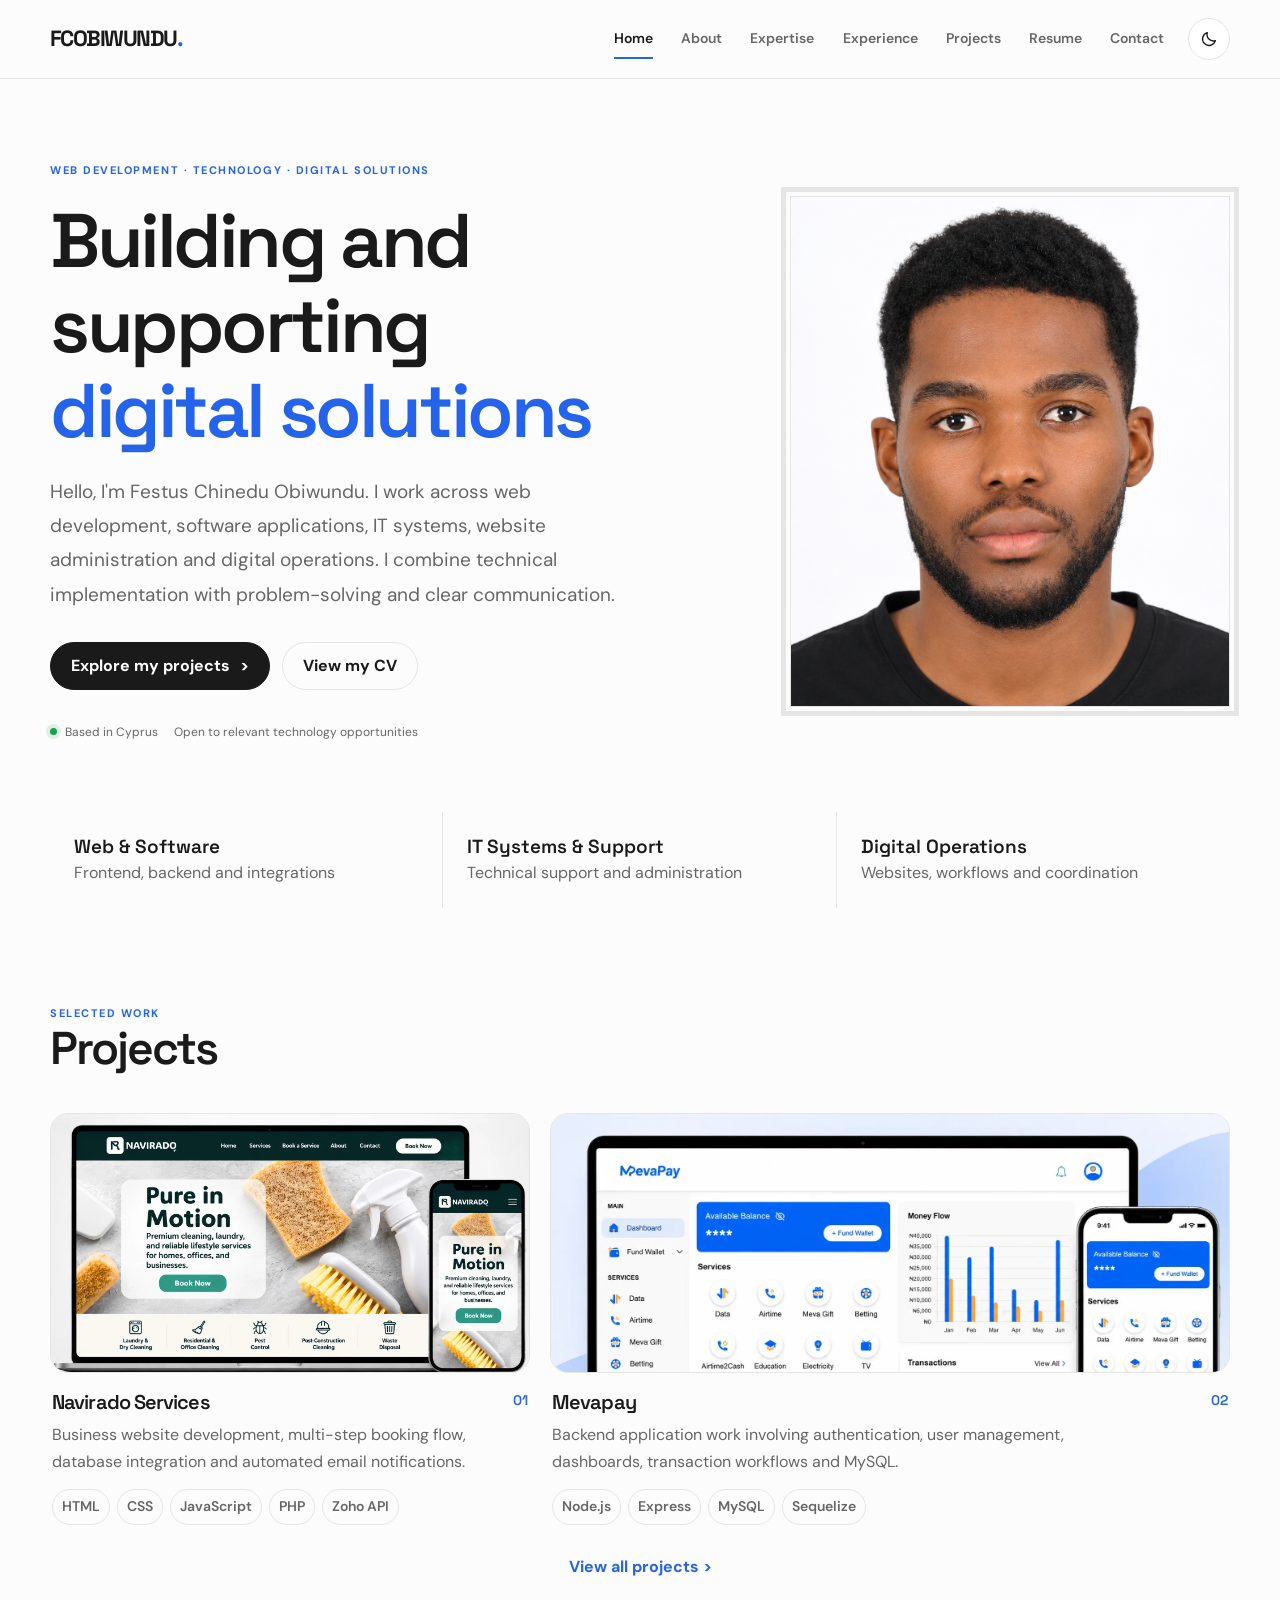
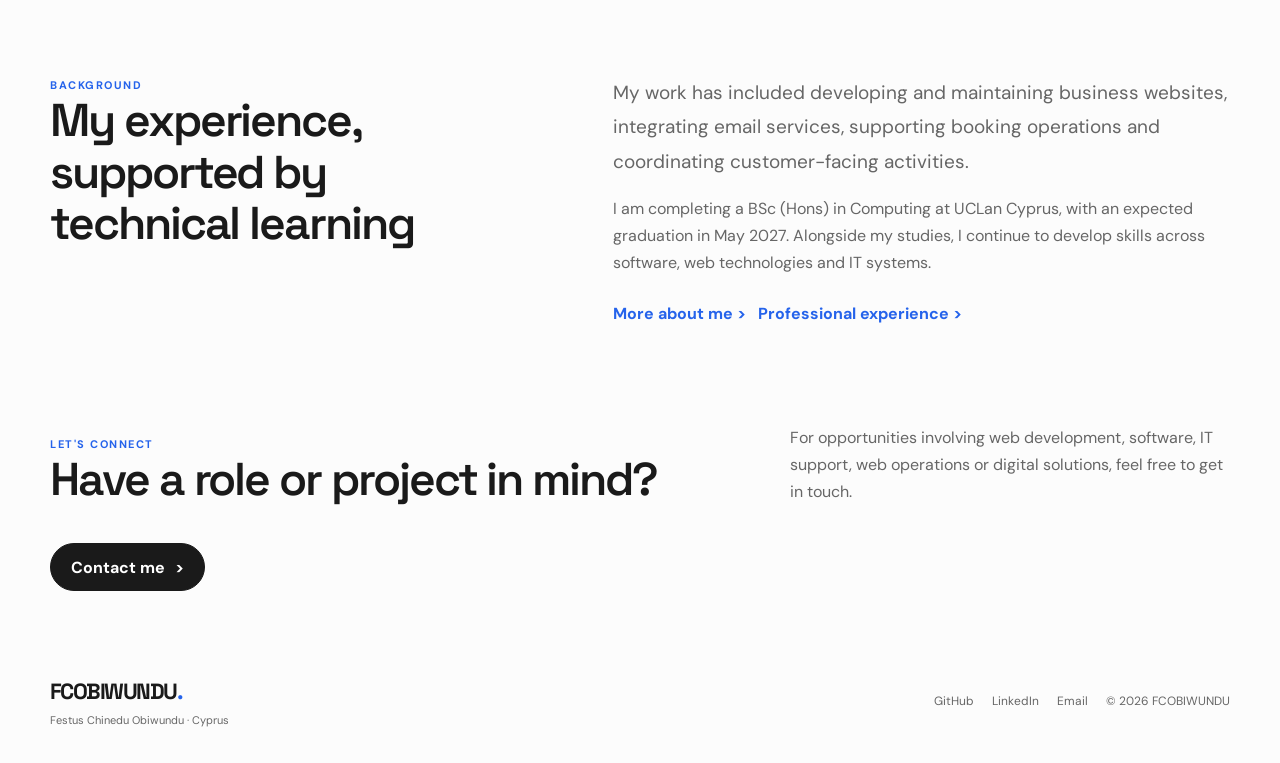
==== index.html @ 8f43a73d "Initial portfolio upload" ====
<!doctype html>
<html lang="en" data-theme="light">
<head>
    <meta charset="utf-8">
    <meta name="viewport" content="width=device-width, initial-scale=1">
    <meta name="theme-color" content="#FCFCFC">
    <title>Home | FCOBIWUNDU</title>
    <meta name="description" content="Portfolio of Festus Chinedu Obiwundu, a web developer and technology professional based in Cyprus.">
    <meta name="author" content="Festus Chinedu Obiwundu">
    <meta property="og:type" content="website">
    <meta property="og:title" content="Home | FCOBIWUNDU">
    <meta property="og:description" content="Portfolio of Festus Chinedu Obiwundu, a web developer and technology professional based in Cyprus.">
    <link rel="preconnect" href="https://fonts.googleapis.com">
    <link rel="preconnect" href="https://fonts.gstatic.com" crossorigin>
    <link rel="stylesheet" href="assets/styles.css">
    <script src="assets/theme-init.js"></script>
</head>
<body>
    <a class="skip-link" href="#main">Skip to content</a>

    <header class="site-header">
        <div class="container nav-wrap">
            <a class="brand" href="index.html" aria-label="FCOBIWUNDU home">FCOBIWUNDU<span>.</span></a>

            <nav class="nav-links" id="primary-navigation" aria-label="Main navigation">
                <a href="index.html" aria-current="page">Home</a>
                <a href="about.html">About</a>
                <a href="expertise.html">Expertise</a>
                <a href="experience.html">Experience</a>
                <a href="projects.html">Projects</a>
                <a href="resume.html">Resume</a>
                <a href="contact.html">Contact</a>
            </nav>

            <div class="nav-actions">
                <!--  -->

                <button class="icon-button" id="theme-toggle" type="button" aria-label="Switch to dark theme" title="Switch theme">
                    <svg class="sun-icon" viewBox="0 0 24 24" aria-hidden="true">
                        <circle cx="12" cy="12" r="4"></circle>
                        <path d="M12 2v2m0 16v2M4.93 4.93l1.42 1.42m11.3 11.3 1.42 1.42M2 12h2m16 0h2M4.93 19.07l1.42-1.42m11.3-11.3 1.42-1.42"></path>
                    </svg>
                </button>

                <button class="menu-button" id="menu-toggle" type="button" aria-label="Open navigation menu" aria-expanded="false" aria-controls="primary-navigation">
                    <svg viewBox="0 0 24 24" aria-hidden="true">
                        <path d="M4 7h16M4 12h16M4 17h16"></path>
                    </svg>
                </button>
            </div>
        </div>
    </header>

    <main id="main">
        <section class="hero">
            <div class="container">
                <div class="hero-grid">
                    <div class="hero-copy reveal">
                        <div class="eyebrow">Web Development · Technology · Digital Solutions</div>
                        <h1>Building and supporting <span class="accent">digital solutions</span></h1>
                        <p class="lead">Hello, I'm Festus Chinedu Obiwundu. I work across web development, software applications, IT systems, website administration and digital operations. I combine technical implementation with problem-solving and clear communication.</p>

                        <div class="button-row">
                            <a class="button" href="projects.html">Explore my projects <span aria-hidden="true">></span></a>
                            <a class="button secondary" href="resume.html">View my CV</a>
                        </div>

                        <div class="hero-meta">
                            <span><span class="status-dot" aria-hidden="true"></span> Based in Cyprus</span>
                            <span>Open to relevant technology opportunities</span>
                        </div>
                    </div>

                    <div class="portrait-frame reveal">
                        <img src="assets/images/profile.png" class="profile-image"  alt="Portrait of Festus Chinedu Obiwundu">
                    </div>
                </div>

                <div class="stats-strip reveal">
                    <div class="stat">
                        <strong>Web & Software</strong>
                        <span>Frontend, backend and integrations</span>
                    </div>
                    <div class="stat">
                        <strong>IT Systems & Support</strong>
                        <span>Technical support and administration</span>
                    </div>
                    <div class="stat">
                        <strong>Digital Operations</strong>
                        <span>Websites, workflows and coordination</span>
                    </div>
                </div>
            </div>
        </section>

<!--         
        <section class="section">
            <div class="container">
                <div class="section-heading reveal">
                    <div>
                        <div class="eyebrow">What I work on</div>
                        <h2>Technology from more than one angle.</h2>
                    </div>
                    <p>My experience connects implementation, systems support and the practical work required to keep digital services running.</p>
                </div>

                <div class="expertise-list">
                    <a class="expertise-row reveal" href="expertise.html">
                        <span class="number-label">01</span>
                        <h3>Software & Web Development</h3>
                        <p>Frontend and backend development, APIs, databases and responsive websites.</p>
                        <span class="arrow">></span>
                    </a>
                    <a class="expertise-row reveal" href="expertise.html">
                        <span class="number-label">02</span>
                        <h3>IT Support & Technical Systems</h3>
                        <p>Troubleshooting, email administration, DNS and technical systems.</p>
                        <span class="arrow">></span>
                    </a>
                    <a class="expertise-row reveal" href="expertise.html">
                        <span class="number-label">03</span>
                        <h3>Web Operations & Digital Management</h3>
                        <p>Website deployment, maintenance, hosting, SEO and analytics.</p>
                        <span class="arrow">></span>
                    </a>
                    <a class="expertise-row reveal" href="expertise.html">
                        <span class="number-label">04</span>
                        <h3>Technical Operations & Coordination</h3>
                        <p>Requirements, workflow coordination, QA and stakeholder communication.</p>
                        <span class="arrow">></span>
                    </a>
                </div>
            </div>
        </section>
        -->

        <section class="section section-tight">
            <div class="container">
                <div class="section-heading reveal">
                    <div>
                        <div class="eyebrow">Selected work</div>
                        <h2>Projects</h2>
                    </div>
                    
                </div>

                <div class="project-grid">
                    <article class="project-card narrow reveal">
                        <a href="project-navirado.html">
                            <div class="project-visual">
                                <img src="assets/images/projects/navirado.webp" alt="Navirado Services website" class="project-image">
                            </div>
                        </a>

                        <div class="project-info">
                            <div class="project-info-top">
                                <h3>Navirado Services</h3>
                                <span class="number-label">01</span>
                            </div>
                            <p>Business website development, multi-step booking flow, database integration and automated email notifications.</p>
                            <div class="tags">
                                <span class="tag">HTML</span>
                                <span class="tag">CSS</span>
                                <span class="tag">JavaScript</span>
                                <span class="tag">PHP</span>
                                <span class="tag">Zoho API</span>
                            </div>
                        </div>
                    </article>

                    <article class="project-card wide reveal">
                        <a href="project-mevapay.html">
                            <div class="project-visual">
                                <img src="assets/images/projects/mevapay.webp" alt="Mevapay application interface" class="project-image">
                            </div>
                        </a>

                        <div class="project-info">
                            <div class="project-info-top">
                                <h3>Mevapay</h3>
                                <span class="number-label">02</span>
                            </div>
                            <p>Backend application work involving authentication, user management, dashboards, transaction workflows and MySQL.</p>
                            <div class="tags">
                                <span class="tag">Node.js</span>
                                <span class="tag">Express</span>
                                <span class="tag">MySQL</span>
                                <span class="tag">Sequelize</span>
                            </div>
                        </div>
                    </article>

                    
                </div>
                <div class="button-row" style="margin-top:24px; justify-content: center;">
                        <a class="text-link" href="projects.html">View all projects ></a>
                </div>
            </div>
        </section>

        <section class="section">
            <div class="container split">
                <div class="reveal">
                    <div class="eyebrow">Background</div>
                    <h2>My experience, supported by technical learning</h2>
                </div>

                <div class="split-copy reveal">
                    <p class="lead">My work has included developing and maintaining business websites, integrating email services, supporting booking operations and coordinating customer-facing activities.</p>
                    <p>I am completing a BSc (Hons) in Computing at UCLan Cyprus, with an expected graduation in May 2027. Alongside my studies, I continue to develop skills across software, web technologies and IT systems.</p>

                    <div class="button-row" style="margin-top:24px">
                        <a class="text-link" href="about.html">More about me ></a>
                        <a class="text-link" href="experience.html">Professional experience ></a>
                    </div>
                </div>
            </div>
        </section>

        <section class="section section-tight">
            <div class="container">
                <div class="section-heading reveal">
                    <div>
                        <div class="eyebrow">Let's connect</div>
                        <h2>Have a role or project in mind?</h2>
                    </div>
                    <p>For opportunities involving web development, software, IT support, web operations or digital solutions, feel free to get in touch.</p>
                </div>

                <a class="button" href="contact.html">Contact me <span aria-hidden="true">></span></a>
            </div>
        </section>
    </main>

    <footer class="site-footer">
        <div class="container footer-row">
            <div>
                <a class="brand" href="index.html">FCOBIWUNDU<span>.</span></a>
                <p class="footer-copy">Festus Chinedu Obiwundu · Cyprus</p>
            </div>

            <div class="footer-links">
                <a href="https://github.com/fcobiwundu" target="_blank" rel="noopener noreferrer">GitHub</a>
                <a href="https://linkedin.com/in/fcobiwundu" target="_blank" rel="noopener noreferrer">LinkedIn</a>
                <a href="mailto:fcobiwundu@gmail.com">Email</a>
                <span>© <span data-year></span> FCOBIWUNDU</span>
            </div>
        </div>
    </footer>

    <script src="assets/site.js" defer></script>
</body>
</html>
---- assets/styles.css ----
@import url('https://fonts.googleapis.com/css2?family=DM+Sans:wght@400;500;600;700&family=Space+Grotesk:wght@400;500;600;700&display=swap');

/* ========================================
   1. ROOT VARIABLES AND LIGHT THEME
======================================== */

:root {
  color-scheme: light;

  --bg: #FCFCFC;
  --surface: #FFFFFF;
  --surface-alt: #F5F5F5;

  --text: #1A1A1A;
  --muted: #666666;

  --accent: #2563EB;
  --border: #E5E5E5;

  --nav-bg: rgba(252, 252, 252, .9);

  --button-bg: #1A1A1A;
  --button-text: #FFFFFF;
  --button-hover: #333333;

  --shadow: 0 18px 55px rgba(20, 25, 35, .07);

  --radius: 18px;
  --content: 1180px;
}


/* ========================================
   2. DARK THEME VARIABLES
======================================== */

html[data-theme="dark"] {
  color-scheme: dark;

  --bg: #0D0D0D;
  --surface: #161616;
  --surface-alt: #1A1A1A;

  --text: #F2F2F2;
  --muted: #A1A1AA;

  --accent: #60A5FA;
  --border: #333333;

  --nav-bg: rgba(13, 13, 13, .9);

  --button-bg: #F2F2F2;
  --button-text: #0D0D0D;
  --button-hover: #D4D4D4;

  --shadow: 0 18px 55px rgba(0, 0, 0, .2);
}


/* ========================================
   3. GLOBAL RESET AND BASE STYLES
======================================== */

* {
  box-sizing: border-box;
}

html {
  scroll-behavior: smooth;
  scroll-padding-top: 100px;
}

body {
  margin: 0;

  background: var(--bg);
  color: var(--text);

  font-family: "DM Sans", Arial, sans-serif;
  font-size: 1rem;
  line-height: 1.7;

  transition:
    background .2s ease,
    color .2s ease;
}

body,
button,
input,
textarea {
  font-family: "DM Sans", Arial, sans-serif;
}

a {
  color: inherit;
  text-decoration: none;
}

a:hover {
  color: var(--accent);
}

button {
  color: inherit;
}

img {
  display: block;
  max-width: 100%;
}


/* ========================================
   4. CONTAINER AND SKIP LINK
======================================== */

.container {
  width: min(var(--content), calc(100% - 48px));
  margin-inline: auto;
}

.skip-link {
  position: absolute;

  left: 12px;
  top: -60px;

  z-index: 1000;

  padding: 10px 14px;

  background: var(--text);
  color: var(--bg);
}

.skip-link:focus {
  top: 12px;
}


/* ========================================
   5. HEADER AND NAVIGATION
======================================== */

.site-header {
  position: sticky;
  top: 0;
  z-index: 100;

  background: var(--nav-bg);

  border-bottom: 1px solid var(--border);

  backdrop-filter: blur(16px);
}

.nav-wrap {
  min-height: 78px;

  display: flex;
  align-items: center;
  justify-content: space-between;

  gap: 24px;
}

.brand {
  font-family: "Space Grotesk", sans-serif;
  font-size: 22px;
  font-weight: 700;

  letter-spacing: -.07em;
  white-space: nowrap;
}

.brand span {
  color: var(--accent);
}

.nav-links {
  display: flex;
  align-items: center;

  gap: clamp(15px, 2.2vw, 30px);

  margin-left: auto;
}

.nav-links a {
  color: var(--muted);

  font-size: 14px;
  font-weight: 600;

  position: relative;

  padding: 8px 0;
}

.nav-links a:hover,
.nav-links a[aria-current="page"] {
  color: var(--text);
}

.nav-links a[aria-current="page"]::after {
  content: "";

  height: 2px;

  background: var(--accent);

  position: absolute;

  left: 0;
  right: 0;
  bottom: 0;
}

.nav-actions {
  display: flex;
  align-items: center;

  gap: 10px;
}


/* ========================================
   6. THEME AND MENU BUTTONS
======================================== */

.icon-button,
.menu-button {
  width: 42px;
  height: 42px;

  border: 1px solid var(--border);
  border-radius: 50%;

  background: var(--surface);

  display: grid;
  place-items: center;

  cursor: pointer;

  transition:
    border-color .2s,
    transform .2s,
    background .2s;
}

.icon-button:hover,
.menu-button:hover {
  border-color: var(--accent);
  transform: translateY(-1px);
}

.icon-button svg,
.menu-button svg {
  width: 18px;
  height: 18px;

  fill: none;
  stroke: currentColor;
  stroke-width: 1.8;

  stroke-linecap: round;
  stroke-linejoin: round;
}

.menu-button {
  display: none;
  border-radius: 12px;
}

.nav-cv {
  padding: 10px 16px;

  border-radius: 999px;

  background: var(--button-bg);
  color: var(--button-text);

  font-size: 12px;
  font-weight: 700;
}

.nav-cv:hover {
  color: var(--button-text);
  background: var(--button-hover);
}


/* ========================================
   7. MAIN CONTENT AND SECTIONS
======================================== */

main {
  min-height: 60vh;
}

.section {
  padding: 48px 0;
}

.section-tight {
  padding: 48px 0;
}

.eyebrow {
  color: var(--accent);

  font-size: 11px;
  text-transform: uppercase;
  letter-spacing: .14em;
  font-weight: 700;

  display: flex;
  align-items: center;

  gap: 10px;
}


/* ========================================
   8. TYPOGRAPHY
======================================== */

h1,
h2,
h3,
h4 {
  font-family: "Space Grotesk", sans-serif;

  line-height: 1.12;
  letter-spacing: -.045em;

  margin: 0;
}

h1 {
  font-size: clamp(42px, 6.2vw, 76px);
  font-weight: 600;
}

h2 {
  font-size: clamp(30px, 4vw, 46px);
  font-weight: 600;
}

h3 {
  font-size: 22px;
  font-weight: 600;
}

p {
  margin: 0;
  color: var(--muted);
}

.lead {
  font-size: clamp(16px, 1.7vw, 19px);
  line-height: 1.8;

  max-width: 660px;
}

.section-heading {
  display: flex;
  justify-content: space-between;
  align-items: end;

  gap: 30px;

  margin-bottom: 38px;
}

.section-heading p {
  max-width: 440px;
}


/* ========================================
   9. TEXT LINKS AND BUTTONS
======================================== */

.text-link {
  display: inline-flex;
  align-items: center;

  gap: 9px;

  color: var(--accent);

  font-weight: 700;
  font-size: 1rem;
}

.text-link svg {
  width: 15px;
  height: 15px;

  stroke: currentColor;
  fill: none;
  stroke-width: 1.8;
}

.button-row {
  display: flex;
  flex-wrap: wrap;

  gap: 12px;
}

.button {
  min-height: 48px;

  display: inline-flex;
  align-items: center;
  justify-content: center;

  gap: 10px;

  padding: 0 20px;

  border-radius: 999px;
  border: 1px solid var(--text);

  background: var(--button-bg);
  color: var(--button-text);

  font-weight: 700;
  font-size: 1rem;

  cursor: pointer;

  transition:
    transform .18s,
    background .18s,
    border-color .18s;
}

.button:hover {
  color: var(--button-text);
  background: var(--button-hover);

  transform: translateY(-2px);
}

.button.secondary {
  background: transparent;
  color: var(--text);

  border-color: var(--border);
}

.button.secondary:hover {
  border-color: var(--accent);
  color: var(--accent);

  background: var(--surface);
}

.button svg {
  width: 16px;
  height: 16px;

  fill: none;
  stroke: currentColor;
  stroke-width: 1.8;
}


/* ========================================
   10. HERO SECTION
======================================== */

.hero {
  padding: 82px 0 48px;
  overflow: hidden;
}

.hero-grid {
  display: grid;

  grid-template-columns: 1.08fr .92fr;

  gap: 7%;

  align-items: center;
}

.hero-copy h1 {
  margin: 18px 0 22px;
  max-width: 730px;
}

.hero-copy h1 .accent {
  color: var(--accent);
}

.hero-copy .lead {
  margin-bottom: 30px;
}

.hero-meta {
  display: flex;
  flex-wrap: wrap;

  gap: 1rem;

  margin-top: 32px;

  color: var(--muted);
  font-size: 12px;
}

.hero-meta span {
  display: inline-flex;
  align-items: center;

  gap: 8px;
}

.status-dot {
  width: 7px;
  height: 7px;

  border-radius: 50%;

  background: #16A34A;

  box-shadow: 0 0 0 4px rgba(22, 163, 74, .12);
}


/* ========================================
   11. PORTRAIT
======================================== */

.portrait-frame {
  position: relative;

  max-width: 440px;
  justify-self: end;

  width: 100%;
}

.portrait-placeholder {
  aspect-ratio: .86;

  background: var(--surface-alt);

  border: 1px solid var(--border);

  border-radius: 180px 180px 24px 24px;

  overflow: hidden;

  display: flex;
  flex-direction: column;

  justify-content: flex-end;
  align-items: center;

  padding: 24px;

  position: relative;
}

.portrait-placeholder::before {
  content: "";

  position: absolute;

  width: 68%;
  aspect-ratio: 1;

  border: 1px solid var(--border);
  border-radius: 50%;

  top: 12%;
  left: 16%;
}

.portrait-monogram {
  position: relative;

  font: 600 clamp(70px, 10vw, 130px) / 1 "Space Grotesk";

  letter-spacing: -.1em;

  color: var(--muted);
  opacity: .55;

  margin-bottom: 18%;
}

.portrait-note {
  position: relative;

  color: var(--muted);

  font-size: 11px;
  text-align: center;

  max-width: 230px;
}

.portrait-tag {
  position: absolute;

  left: -28px;
  bottom: 15%;

  padding: 12px 16px;

  background: var(--surface);

  border: 1px solid var(--border);
  border-radius: 12px;

  box-shadow: var(--shadow);

  font-size: 11px;
  font-weight: 700;
}

.portrait-tag strong {
  display: block;

  font: 600 17px "Space Grotesk";
}

.profile-image {
    width: 100%;
    aspect-ratio: .86;
    object-fit: cover;
    object-position: center;
    display: block;

    background: var(--surface-alt);
    border: 1px solid var(--border);
    outline: 5px solid var(--border);
    outline-offset: 4px;

    animation: portraitMorph 6s ease-in-out infinite alternate;
}

@keyframes portraitMorph {
    0% {
        border-radius: 42% 58% 55% 45% / 45% 42% 58% 55%;
    }

    50% {
        border-radius: 48% 52% 48% 52% / 52% 48% 52% 48%;
    }

    100% {
        border-radius: 50% 50% 45% 55% / 45% 55% 50% 50%;
    }
}

@media (prefers-reduced-motion: reduce) {
    .profile-image {
        animation: none;
        border-radius: 48% 52% 48% 52% / 52% 48% 52% 48%;
    }
}

/* Respect users who prefer reduced motion */
@media (prefers-reduced-motion: reduce) {
    .profile-image {
        animation: none;
        border-radius: 48% 52% 48% 52% / 52% 48% 52% 48%;
    }
}


/* ========================================
   12. STATISTICS STRIP
======================================== */

.stats-strip {
  display: grid;

  grid-template-columns: repeat(3, 1fr);

  /* border-top: 1px solid var(--border);
  border-bottom: 1px solid var(--border); */

  margin-top: 70px;
}

.stat {
  padding: 22px 24px;

  border-right: 1px solid var(--border);
}

.stat:last-child {
  border: 0;
}

.stat strong {
  display: block;

  font: 600 19px "Space Grotesk";
}

.stat span {
  color: var(--muted);
  font-size: 16px;
}


/* ========================================
   13. SPLIT CONTENT LAYOUT
======================================== */

.split {
  display: grid;

  grid-template-columns: .85fr 1.15fr;

  gap: 9%;

  align-items: start;
}

.split-copy {
  max-width: 660px;
}

.split-copy p + p {
  margin-top: 16px;
}


/* ========================================
   14. EXPERTISE LIST
======================================== */

.number-label {
  font: 600 14px "Space Grotesk";
  color: var(--accent);
}

.expertise-list {
  /* border-top: 1px solid var(--border); */
}

.expertise-row {
  display: grid;

  grid-template-columns: 60px 1fr 1.1fr 24px;

  gap: 18px;

  align-items: center;

  padding: 23px 0;

  /* border-bottom: 1px solid var(--border); */
}

.expertise-row p {
  font-size: 13px;
}

.expertise-row .arrow {
  color: var(--accent);
  font-size: 20px;
}


/* ========================================
   15. PROJECT GRID
======================================== */

.project-grid {
  display: grid;

  grid-template-columns: repeat(12, 1fr);

  gap: 20px;
}

.project-card {
  grid-column: span 6;
  min-width: 0;
}

.project-card.wide {
  grid-column: span 7;
}

.project-card.narrow {
  grid-column: span 5;
}

/* ========================================
   16. PROJECT VISUALS
======================================== */

.project-visual {
    min-height: 260px;
    border: 1px solid var(--border);
    border-radius: var(--radius);
    background: var(--surface-alt);
    overflow: hidden;
    position: relative;
    display: grid;
    place-items: center;
}

.project-visual::before {
    content: "";
    position: absolute;
    width: 60%;
    aspect-ratio: 1;
    border: 1px solid var(--border);
    border-radius: 50%;
}

/* Project screenshots */

.project-visual:has(.project-image)::before {
    display: none;
}

.project-image {
    position: absolute;
    inset: 0;
    display: block;
    width: 100%;
    height: 100%;
    object-fit: cover;
    object-position: top center;
    transition: transform .4s ease;
}

.project-card:hover .project-image {
    transform: scale(1.02);
}

/* Mevapay screenshot */

.project-visual.contain-image .project-image {
    object-fit: contain;
    background: #fff;
}

.project-visual .visual-word {
    font: 700 clamp(34px, 6vw, 66px) / 1 "Space Grotesk";
    letter-spacing: -.08em;
    position: relative;
    color: var(--text);
}

.project-visual .visual-sub {
    position: absolute;
    bottom: 18px;
    left: 20px;
    font-size: 10px;
    letter-spacing: .12em;
    text-transform: uppercase;
    color: var(--muted);
}

.project-visual.blue {
    background:
        linear-gradient(
            135deg,
            rgba(37, 99, 235, .12),
            transparent 70%
        ),
        var(--surface-alt);
}

.project-visual.dark {
    background: var(--text);
    color: var(--bg);
}

.project-visual.dark .visual-word {
    color: var(--bg);
}

.project-visual.dark::before {
    border-color: rgba(255, 255, 255, .2);
}


/* ========================================
   17. PROJECT INFORMATION
======================================== */

.project-info {
  padding: 18px 2px 4px;
}

.project-info-top {
  display: flex;
  justify-content: space-between;
  align-items: start;

  gap: 18px;
}

.project-info h3 {
  font-size: 20px;
}

.project-info p {
  font-size: 1rem;

  margin-top: 8px;

  max-width: 560px;
}


/* ========================================
   18. PROJECT TAGS
======================================== */

.tags {
  display: flex;
  flex-wrap: wrap;

  gap: 7px;

  margin-top: 14px;
}

.tag {
  border: 1px solid var(--border);

  color: var(--muted);

  padding: 5px 9px;

  border-radius: 999px;

  font-size: 14px;
  font-weight: 600;
}


/* ========================================
   19. PROJECT ACTIONS
======================================== */

.project-actions {
  display: flex;

  gap: 16px;

  margin-top: 14px;

  flex-wrap: wrap;
}

.project-actions a {
  color: var(--accent);

  font-size: 1rem;
  font-weight: 700;
}


/* ========================================
   20. PROJECT FILTERS
======================================== */

.filter-bar {
  display: flex;
  flex-wrap: wrap;

  gap: 8px;

  margin: 0 0 28px;
}

.filter-button {
  padding: 9px 14px;

  border: 1px solid var(--border);
  border-radius: 999px;

  color: var(--muted);
  background: transparent;

  font-size: 14px;

  cursor: pointer;
}

.filter-button[aria-pressed="true"] {
  background: var(--text);
  border-color: var(--text);

  color: var(--bg);
}

.project-card[hidden] {
  display: none;
}


/* ========================================
   20.1. UI/UX PROJECT INTRODUCTION
======================================== */

.uiux-intro {
    display: flex;
    justify-content: space-between;
    align-items: flex-end;
    gap: 24px;
    margin-bottom: 48px;
}

.uiux-intro h2 {
    margin-bottom: 10px;
}

.uiux-intro p {
    max-width: 620px;
    color: var(--muted);
}


/* ========================================
   20.2. UI/UX PROJECT SECTIONS
======================================== */

.uiux-project {
    padding: 48px 0;
    /* border-top: 1px solid var(--border); */
    scroll-margin-top: 100px;
}

.uiux-project-heading {
    display: flex;
    justify-content: space-between;
    align-items: flex-start;
    gap: 24px;
    margin-bottom: 28px;
}

.uiux-project-heading h2 {
    margin: 8px 0 12px;
}

.uiux-project-description {
    max-width: 680px;
    color: var(--muted);
}

.uiux-project-heading .number-label {
    flex-shrink: 0;
}


/* ========================================
   20.3. COMBINED PROJECT SHOWCASE
======================================== */

.uiux-showcase {
    display: flex;
    justify-content: center;
    align-items: center;
    width: 100%;
    min-width: 0;
    margin: 0;
    padding: 0;
    overflow: hidden;
    border: 1px solid var(--border);
    border-radius: var(--radius);
    background: var(--surface-alt);
}

.uiux-showcase img {
    display: block;
    width: 100%;
    height: auto;
    max-width: 100%;
    max-height: 680px;
    object-fit: contain;
    object-position: center;
}


/* ========================================
   20.4. UI/UX PROJECT DETAILS
======================================== */

.uiux-project-details {
    display: grid;
    grid-template-columns: 1.2fr 1fr;
    gap: 36px;
    margin-top: 28px;
}

.uiux-project-details h3 {
    margin-bottom: 10px;
    font-size: 16px;
}

.uiux-project-details p {
    color: var(--muted);
    font-size: 14px;
}

.uiux-project-details .tags {
    display: flex;
    flex-wrap: wrap;
    gap: 8px;
}


/* ========================================
   20.5. UI/UX CLOSING SECTION
======================================== */

.uiux-closing {
    display: flex;
    align-items: center;
    justify-content: space-between;
    gap: 32px;
    padding: 40px 0;
    margin-top: 24px;
    /* border-top: 1px solid var(--border); */
}

.uiux-closing h2 {
    margin-bottom: 10px;
}

.uiux-closing p {
    max-width: 620px;
    color: var(--muted);
}

.uiux-closing .button {
    flex-shrink: 0;
}


/* ========================================
   20.6. TABLET RESPONSIVE LAYOUT
======================================== */

@media (max-width: 900px) {
    .uiux-showcase img {
        max-height: 560px;
    }

    .uiux-project-details {
        gap: 24px;
    }
}


/* ========================================
   20.7. MOBILE RESPONSIVE LAYOUT
======================================== */

@media (max-width: 600px) {
    .uiux-intro,
    .uiux-project-heading,
    .uiux-closing {
        align-items: flex-start;
        flex-direction: column;
    }

    .uiux-intro {
        gap: 16px;
        margin-bottom: 32px;
    }

    .uiux-project {
        padding: 36px 0;
    }

    .uiux-project-heading {
        gap: 12px;
        margin-bottom: 20px;
    }

    .uiux-showcase {
        border-radius: var(--radius);
    }

    .uiux-showcase img {
        width: 100%;
        max-height: 420px;
        object-fit: contain;
    }

    .uiux-project-details {
        grid-template-columns: 1fr;
        gap: 22px;
        margin-top: 22px;
    }

    .uiux-closing {
        gap: 20px;
        padding: 32px 0;
    }
}


/* ========================================
   21. EXPERIENCE TIMELINE
======================================== */

.timeline {
  border-left: 1px solid var(--border);

  margin-left: 7px;
}

.timeline-item {
  padding: 0 0 36px 30px;

  position: relative;
}

.timeline-item::before {
  content: "";

  position: absolute;

  width: 9px;
  height: 9px;

  border-radius: 50%;

  background: var(--accent);

  left: -5px;
  top: 7px;

  box-shadow: 0 0 0 5px var(--bg);
}

.timeline-meta {
  display: flex;
  flex-wrap: wrap;
  justify-content: space-between;

  gap: 10px;

  margin-bottom: 10px;

  color: var(--muted);
  font-size: 14px;
}

.timeline-item h3 {
  margin-bottom: 7px;
}

.timeline-item ul {
  color: var(--muted);

  padding-left: 18px;
  margin: 12px 0 0;

  font-size: 14px;
}

.timeline-item li + li {
  margin-top: 6px;
}


/* ========================================
   22. SKILL GROUPS
======================================== */

.skill-groups {
  display: grid;

  grid-template-columns: repeat(2, 1fr);

  gap: 0 44px;
}

.skill-group {
  padding: 24px 0;

  /* border-top: 1px solid var(--border); */
}

.skill-group h3 {
  font-size: 17px;
  margin-bottom: 14px;
}

.skill-group p {
  font-size: 13px;
  line-height: 2;
}


/* ========================================
   23. ABOUT PHOTO 
======================================== */

.about-photo {
    width: 100%;
    overflow: hidden;
    border-radius: var(--radius);
    border: 1px solid var(--border);
    margin-bottom: 48px;
}

.about-profile-image {
    display: block;
    width: 100%;
    aspect-ratio: 4 / 5;
    object-fit: cover;
    object-position: center;
}


/* ========================================
   24. CERTIFICATIONS
======================================== */

.cert-grid {
  display: grid;

  grid-template-columns: repeat(2, 1fr);

  gap: 0 30px;
}

.cert-item {
  padding: 18px 0;

  /* border-top: 1px solid var(--border); */
}

.cert-item h3 {
  font-size: 16px;
}

.cert-item p {
  font-size: 14px;
  margin-top: 6px;
}


/* ========================================
   25. PAGE HERO
======================================== */

.page-hero {
  padding: 2.5rem 0 48px;

  /* border-bottom: 1px solid var(--border); */
}

.page-hero h1 {
  margin: 15px 0;

  font-size: clamp(40px, 5.5vw, 64px);
}

.page-hero .lead {
  max-width: 760px;
}


/* ========================================
   26. PROJECT CASE STUDY LAYOUT
======================================== */

.case-layout {
  display: grid;

  grid-template-columns: minmax(0, 1fr) 290px;

  gap: 8%;

  align-items: start;
}

.case-main section {
  margin-bottom: 38px;
}

.case-main h2 {
  font-size: 26px;
  margin-bottom: 14px;
}

.case-main p + p {
  margin-top: 12px;
}

.case-sidebar {
  position: sticky;
  top: 110px;

  border: 1px solid var(--border);
  border-radius: var(--radius);

  padding: 22px;

  background: var(--surface);
}

.case-sidebar h3 {
  font-size: 16px;
  margin-bottom: 14px;
}

.case-sidebar p {
  font-size: 14px;
  margin-bottom: 14px;
}


/* ========================================
   27. RESUME
======================================== */

.resume-frame {
  border: 1px solid var(--border);
  border-radius: var(--radius);

  background: var(--surface);

  overflow: hidden;
}

.resume-placeholder {
  min-height: 360px;

  display: grid;
  place-items: center;

  text-align: center;

  padding: 40px;
}

.resume-placeholder strong {
  display: block;

  font: 600 22px "Space Grotesk";

  margin-bottom: 8px;
}

.resume-placeholder p {
  max-width: 450px;
}





/* ========================================
   28. CONTACT PAGE
======================================== */

.contact-grid {
  display: grid;

  grid-template-columns: .8fr 1.2fr;

  gap: 4%;
}

.contact-details {
  /* border-top: 1px solid var(--border); */

  margin-top: 28px;
}

.contact-detail {
  padding: 17px 0;

  /* border-bottom: 1px solid var(--border); */
}

.contact-detail span {
  display: block;

  color: var(--muted);

  font-size: 14px;

  margin-bottom: 4px;
}

.contact-detail a {
  font-size: 1rem;
  font-weight: 600;

  overflow-wrap: anywhere;
}


/* ========================================
   29. CONTACT FORM
======================================== */

.form-panel {
  border: 1px solid var(--border);
  border-radius: var(--radius);

  padding: clamp(22px, 4vw, 38px);

  background: var(--surface);
}

.form-grid {
  display: grid;

  grid-template-columns: 1fr 1fr;

  gap: 18px;
}

.field {
  display: flex;
  flex-direction: column;

  gap: 7px;
}

.field.full {
  grid-column: 1 / -1;
}

.field label {
  font-size: 16px;
  font-weight: 700;
}

.field input,
.field textarea {
  width: 100%;

  background: var(--bg);
  color: var(--text);

  border: 1px solid var(--border);
  border-radius: 10px;

  padding: 13px 14px;

  outline: none;

  font-size: 16px;
}

.field textarea {
  min-height: 250px;
  resize: none;
  
}

.field input:focus,
.field textarea:focus {
  border-color: var(--accent);

  box-shadow:
    0 0 0 3px color-mix(
      in srgb,
      var(--accent) 15%,
      transparent
    );
}

.form-status {
    min-height: 24px;
    color: var(--muted);
    font-size: 1rem;
    font-weight: 500;
    margin-top: 12px;
    transition: color .2s ease;
}

.form-status.status-success {
    color: #16A34A;
}

.form-status.status-error {
    color: #DC2626;
}

.form-status.status-sending {
    color: #2563EB;
}

.form-status.status-neutral {
    color: var(--muted);
}

[data-theme="dark"] .form-status.status-success {
    color: #4ADE80;
}

[data-theme="dark"] .form-status.status-error {
    color: #F87171;
}

[data-theme="dark"] .form-status.status-sending {
    color: #60A5FA;
}

.honeypot {
  position: absolute !important;

  width: 1px !important;
  height: 1px !important;

  overflow: hidden !important;

  clip: rect(0, 0, 0, 0) !important;

  white-space: nowrap !important;
}


/* ========================================
   30. FOOTER
======================================== */

.site-footer {
  /* border-top: 1px solid var(--border); */

  padding: 34px 0;
}

.footer-row {
  display: flex;
  justify-content: space-between;
  align-items: center;

  gap: 24px;
}

.footer-copy {
  font-size: 11px;
  color: var(--muted);
}

.footer-links {
  display: flex;
  flex-wrap: wrap;

  gap: 18px;

  font-size: 12px;
  color: var(--muted);
}


/* ========================================
   31. REVEAL ANIMATIONS
======================================== */

.reveal {
  opacity: 0;

  transform: translateY(14px);

  transition:
    opacity .5s ease,
    transform .5s ease;
}

.reveal.is-visible {
  opacity: 1;
  transform: none;
}


/* ========================================
   32. ACCESSIBILITY FOCUS
======================================== */

:focus-visible {
  outline: 3px solid var(--accent);
  outline-offset: 3px;
}


/* ========================================
   33. TABLET RESPONSIVE BREAKPOINT
======================================== */

@media (max-width: 900px) {

  .nav-links {
    gap: 14px;
  }

  .nav-links a {
    font-size: 12px;
  }

  .nav-cv {
    display: none;
  }

  .hero-grid {
    gap: 2%;
  }

  .split {
    gap: 5%;
  }

  .case-layout {
    grid-template-columns: 1fr 250px;

    gap: 5%;
  }

}


/* ========================================
   34. MOBILE RESPONSIVE BREAKPOINT
======================================== */

@media (max-width: 720px) {

  .container {
    width: min(100% - 36px, var(--content));
  }

  .nav-wrap {
    min-height: 68px;
  }

  .menu-button {
    display: grid;
  }

  .nav-links {
    display: none;

    position: absolute;

    top: 68px;
    left: 0;
    right: 0;

    padding: 16px 22px 22px;

    background: var(--bg);

    /* border-bottom: 1px solid var(--border); */

    flex-direction: column;
    align-items: stretch;

    gap: 2px;
  }

  .nav-links.is-open {
    display: flex;
  }

  .nav-links a {
    padding: 11px 0;
    font-size: 14px;
  }

  .nav-links a[aria-current="page"]::after {
    right: auto;
    width: 28px;
  }

  .hero {
    padding: 2.5rem 0;
  }

  .hero-grid,
  .split,
  .contact-grid,
  .case-layout {
    grid-template-columns: 1fr;
  }
  .case-layout {
    gap: 1%;
  }


  .hero-copy {
    order: 1;
  }

  .portrait-frame {
    order: 0;

    justify-self: center;

    max-width: 300px;

    margin-bottom: 30px;
  }

  .portrait-tag {
    left: -12px;
  }

  .hero-copy h1 {
    font-size: clamp(40px, 12vw, 60px);
  }

  .stats-strip {
    margin-top: 48px;
  }

  .stat {
    padding: 16px 10px;
  }

  .stat strong {
    font-size: 16px;
  }

  .stat span {
    font-size: 14px;
  }

  .section {
    padding: 0 0 48px;
  }

  .section-heading {
    display: block;
  }

  .section-heading p {
    margin-top: 12px;
  }

  .project-card,
  .project-card.wide,
  .project-card.narrow {
    grid-column: span 12;
  }

  .project-visual {
    min-height: 220px;
  }

  .expertise-row {
    grid-template-columns: 34px 1fr 20px;

    gap: 12px;
  }

  .expertise-row p {
    grid-column: 2 / 3;
  }

  .expertise-row .arrow {
    grid-column: 3;
    grid-row: 1 / 3;
  }

  .skill-groups,
  .cert-grid {
    grid-template-columns: 1fr;
  }

  .case-sidebar {
    position: static;
  }

  .form-grid {
    grid-template-columns: 1fr;
  }

  .field.full {
    grid-column: auto;
  }

  .footer-row {
    align-items: flex-start;
    flex-direction: column;
  }

}


/* ========================================
   35. REDUCED MOTION ACCESSIBILITY
======================================== */

@media (prefers-reduced-motion: reduce) {

  html {
    scroll-behavior: auto;
  }

  *,
  *::before,
  *::after {
    animation-duration: .01ms !important;
    animation-iteration-count: 1 !important;
    transition-duration: .01ms !important;
  }

  .reveal {
    opacity: 1;
    transform: none;
  }

}
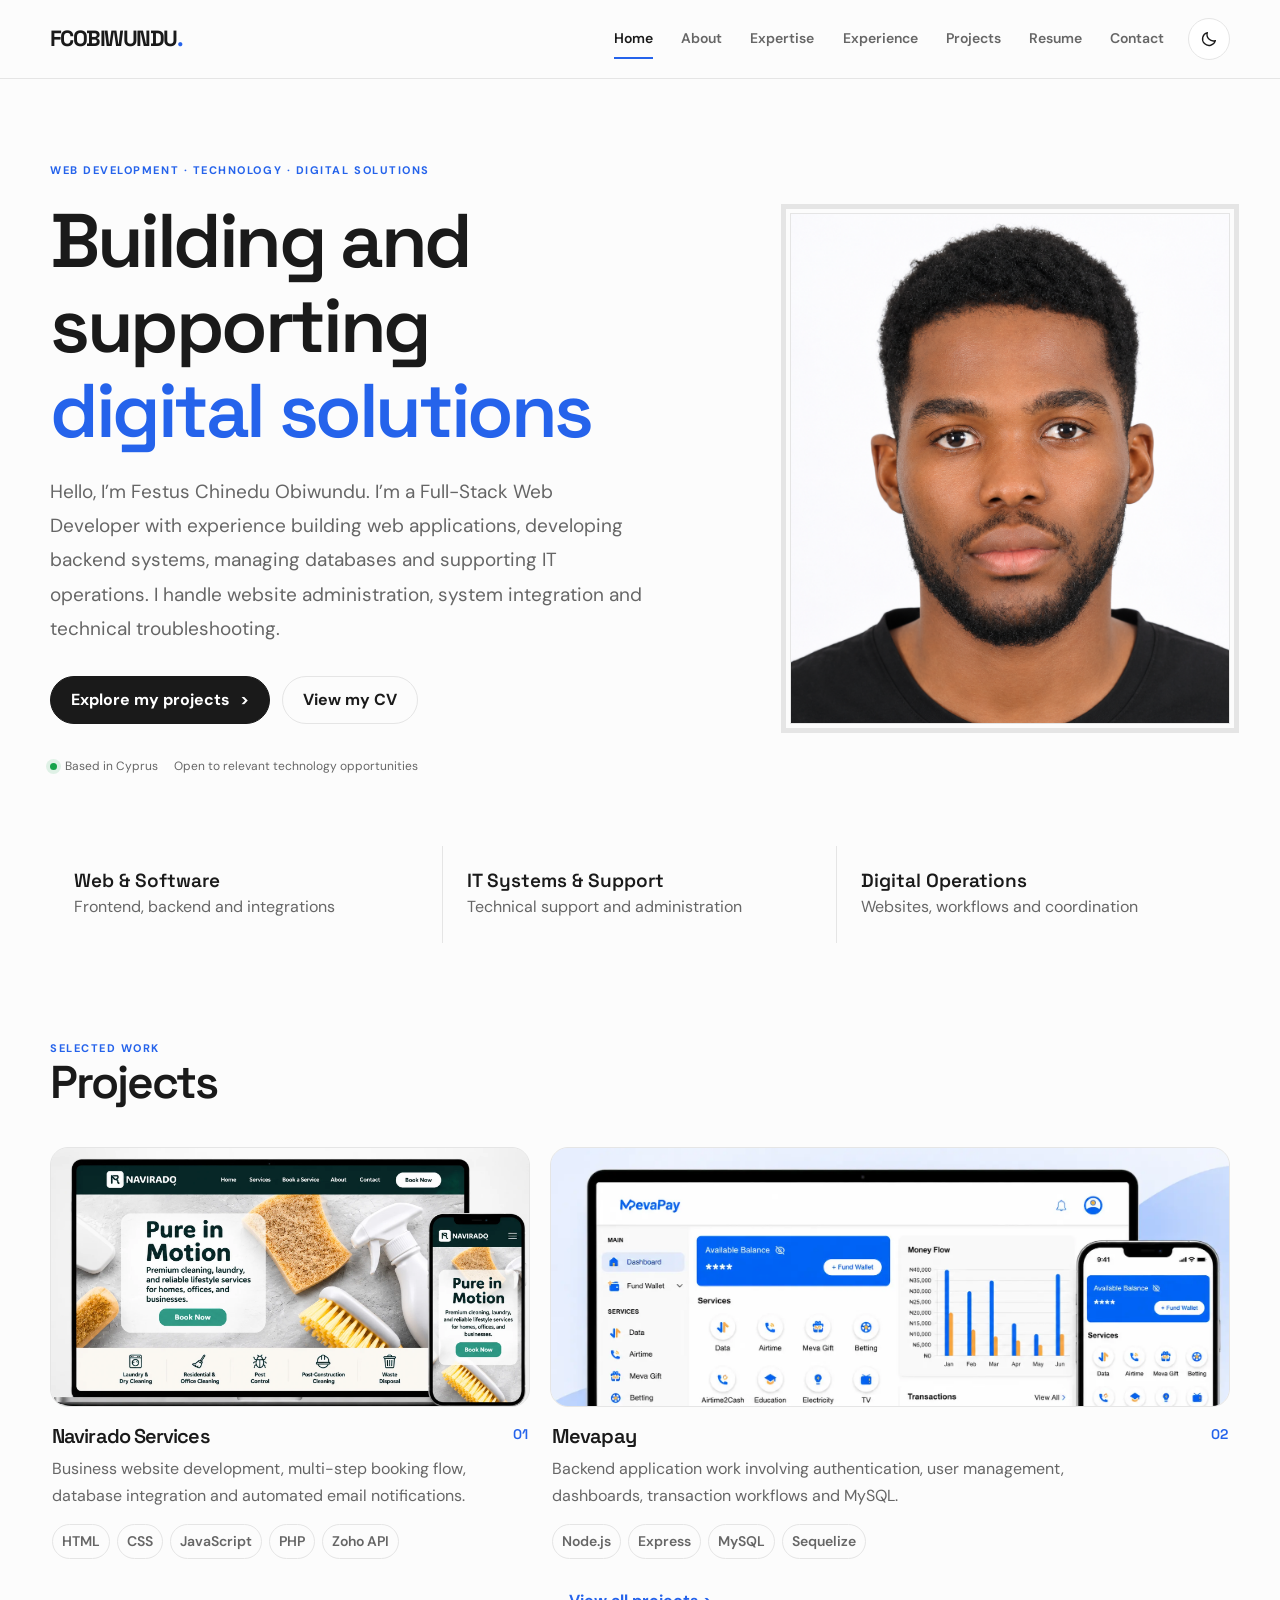
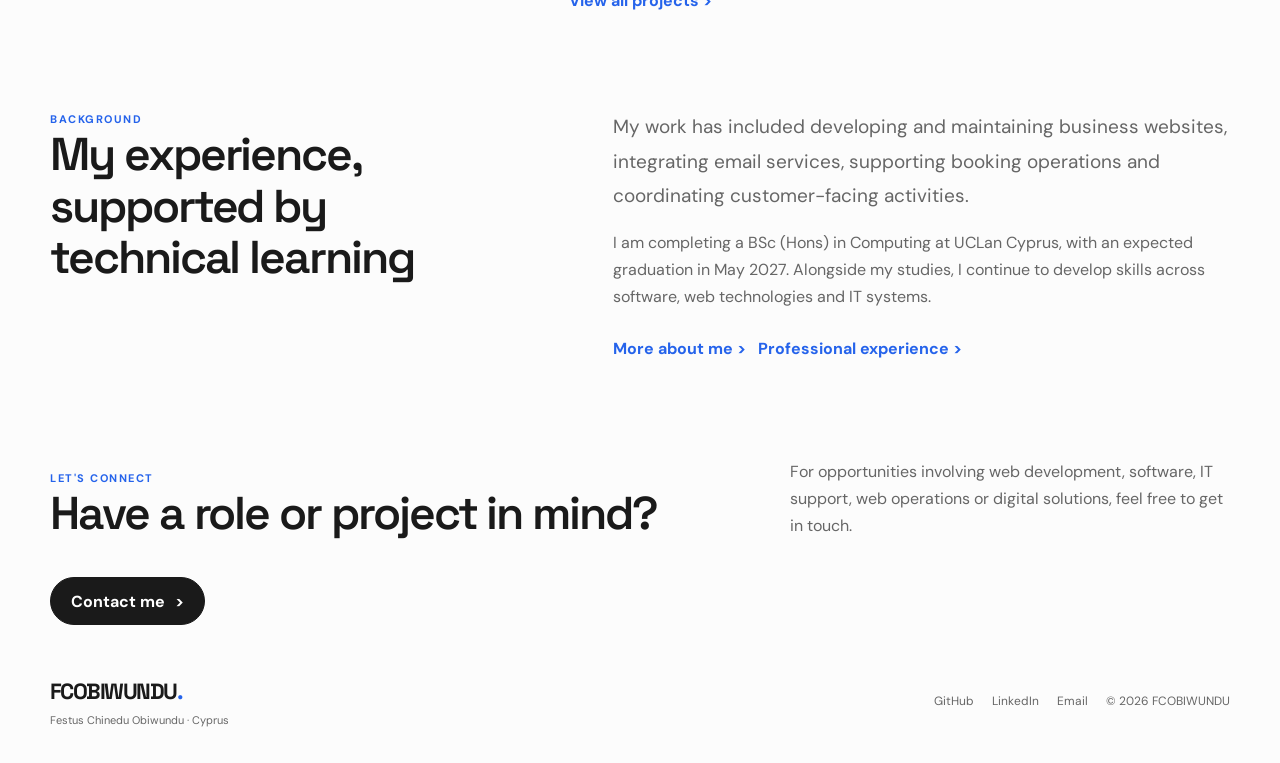
==== commit cc388356: "Refine portfolio page content and descriptions and upate cv" ====
--- a/index.html
+++ b/index.html
@@ -59,7 +59,7 @@
                     <div class="hero-copy reveal">
                         <div class="eyebrow">Web Development · Technology · Digital Solutions</div>
                         <h1>Building and supporting <span class="accent">digital solutions</span></h1>
-                        <p class="lead">Hello, I'm Festus Chinedu Obiwundu. I work across web development, software applications, IT systems, website administration and digital operations. I combine technical implementation with problem-solving and clear communication.</p>
+                        <p class="lead">Hello, I’m Festus Chinedu Obiwundu. I’m a Full-Stack Web Developer with experience building web applications, developing backend systems, managing databases and supporting IT operations. I handle website administration, system integration and technical troubleshooting.</p>
 
                         <div class="button-row">
                             <a class="button" href="projects.html">Explore my projects <span aria-hidden="true">></span></a>
--- a/assets/styles.css
+++ b/assets/styles.css
@@ -1433,40 +1433,96 @@
    27. RESUME
 ======================================== */
 
-.resume-frame {
-  border: 1px solid var(--border);
-  border-radius: var(--radius);
-
-  background: var(--surface);
-
-  overflow: hidden;
-}
-
-.resume-placeholder {
-  min-height: 360px;
-
-  display: grid;
-  place-items: center;
-
-  text-align: center;
-
-  padding: 40px;
-}
-
-.resume-placeholder strong {
-  display: block;
-
-  font: 600 22px "Space Grotesk";
-
-  margin-bottom: 8px;
-}
-
-.resume-placeholder p {
-  max-width: 450px;
-}
-
-
-
+/* Resume PDF preview */
+.resume-frame object {
+    display: block;
+    width: 100%;
+    height: 1000px;
+    border: 0;
+}
+
+/* Mobile CV access panel */
+.resume-mobile {
+    display: none;
+}
+
+.resume-mobile-card {
+    padding: 32px 24px;
+    border: 1px solid var(--border);
+    border-radius: var(--radius);
+    text-align: center;
+    background: var(--surface);
+}
+
+.resume-mobile-icon {
+    width: 64px;
+    height: 64px;
+    margin: 0 auto 20px;
+    display: flex;
+    align-items: center;
+    justify-content: center;
+    border-radius: 16px;
+    background: rgba(45, 105, 190, 0.09);
+    color: #2864bd;
+}
+
+.resume-mobile-icon svg {
+    width: 32px;
+    height: 32px;
+    fill: none;
+    stroke: currentColor;
+    stroke-width: 1.6;
+    stroke-linecap: round;
+    stroke-linejoin: round;
+}
+
+.resume-mobile-card h2 {
+    margin-bottom: 10px;
+}
+
+.resume-mobile-card p {
+    max-width: 420px;
+    margin: 0 auto 24px;
+}
+
+.resume-mobile-actions {
+    display: flex;
+    flex-wrap: wrap;
+    justify-content: center;
+    gap: 12px;
+}
+
+/* Responsive CV layout */
+@media (max-width: 768px) {
+
+    /* Hide original buttons to prevent duplication */
+    .resume-desktop-actions {
+        display: none;
+    }
+
+    /* Hide desktop PDF preview */
+    .resume-frame {
+        display: none;
+    }
+
+    /* Show mobile CV card */
+    .resume-mobile {
+        display: block;
+    }
+
+    .resume-mobile-card {
+        padding: 28px 18px;
+    }
+
+    .resume-mobile-actions {
+        flex-direction: column;
+    }
+
+    .resume-mobile-actions .button {
+        width: 100%;
+        justify-content: center;
+    }
+}
 
 
 /* ========================================
@@ -1641,7 +1697,7 @@
 .site-footer {
   /* border-top: 1px solid var(--border); */
 
-  padding: 34px 0;
+  padding: 0 0 34px;
 }
 
 .footer-row {
@@ -1799,6 +1855,9 @@
   .case-layout {
     gap: 1%;
   }
+  .split {
+    gap: 2%;
+  }
 
 
   .hero-copy {
@@ -1836,7 +1895,7 @@
   }
 
   .stat span {
-    font-size: 14px;
+    font-size: 13.5px;
   }
 
   .section {
